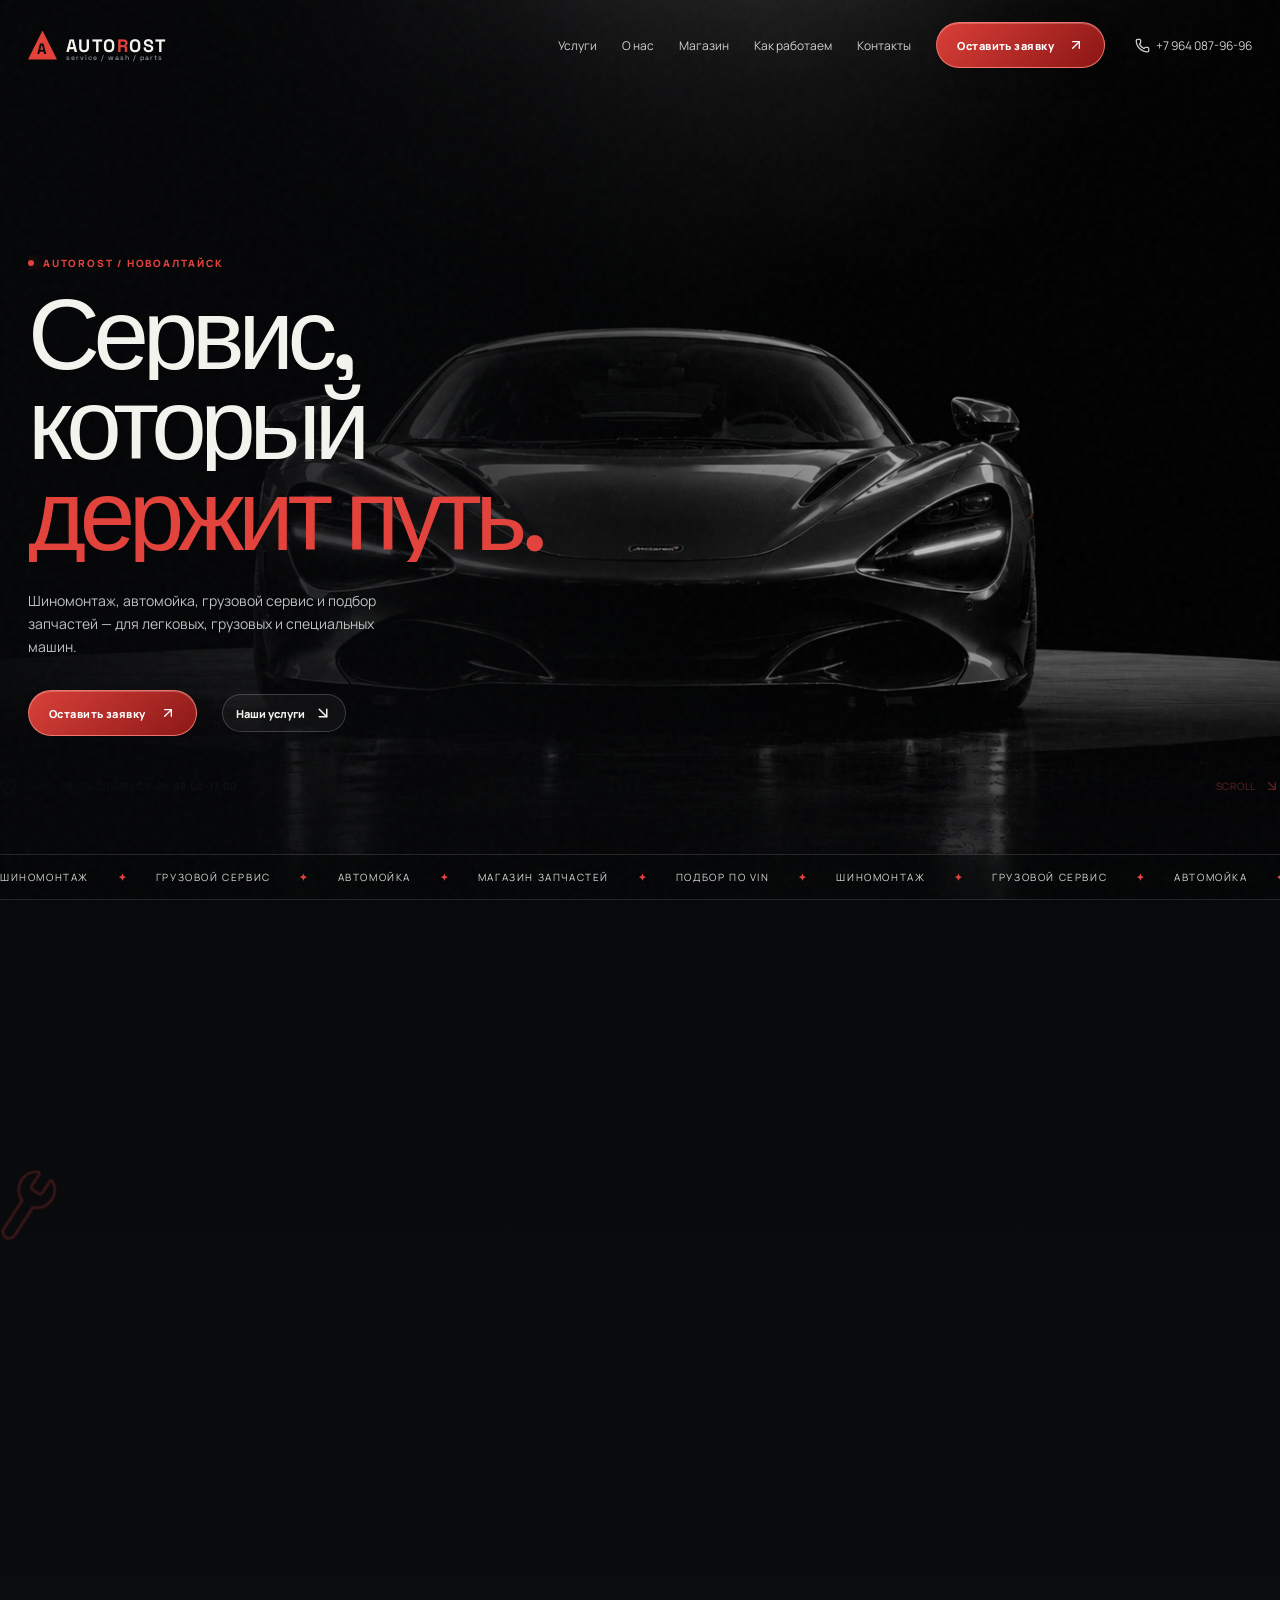
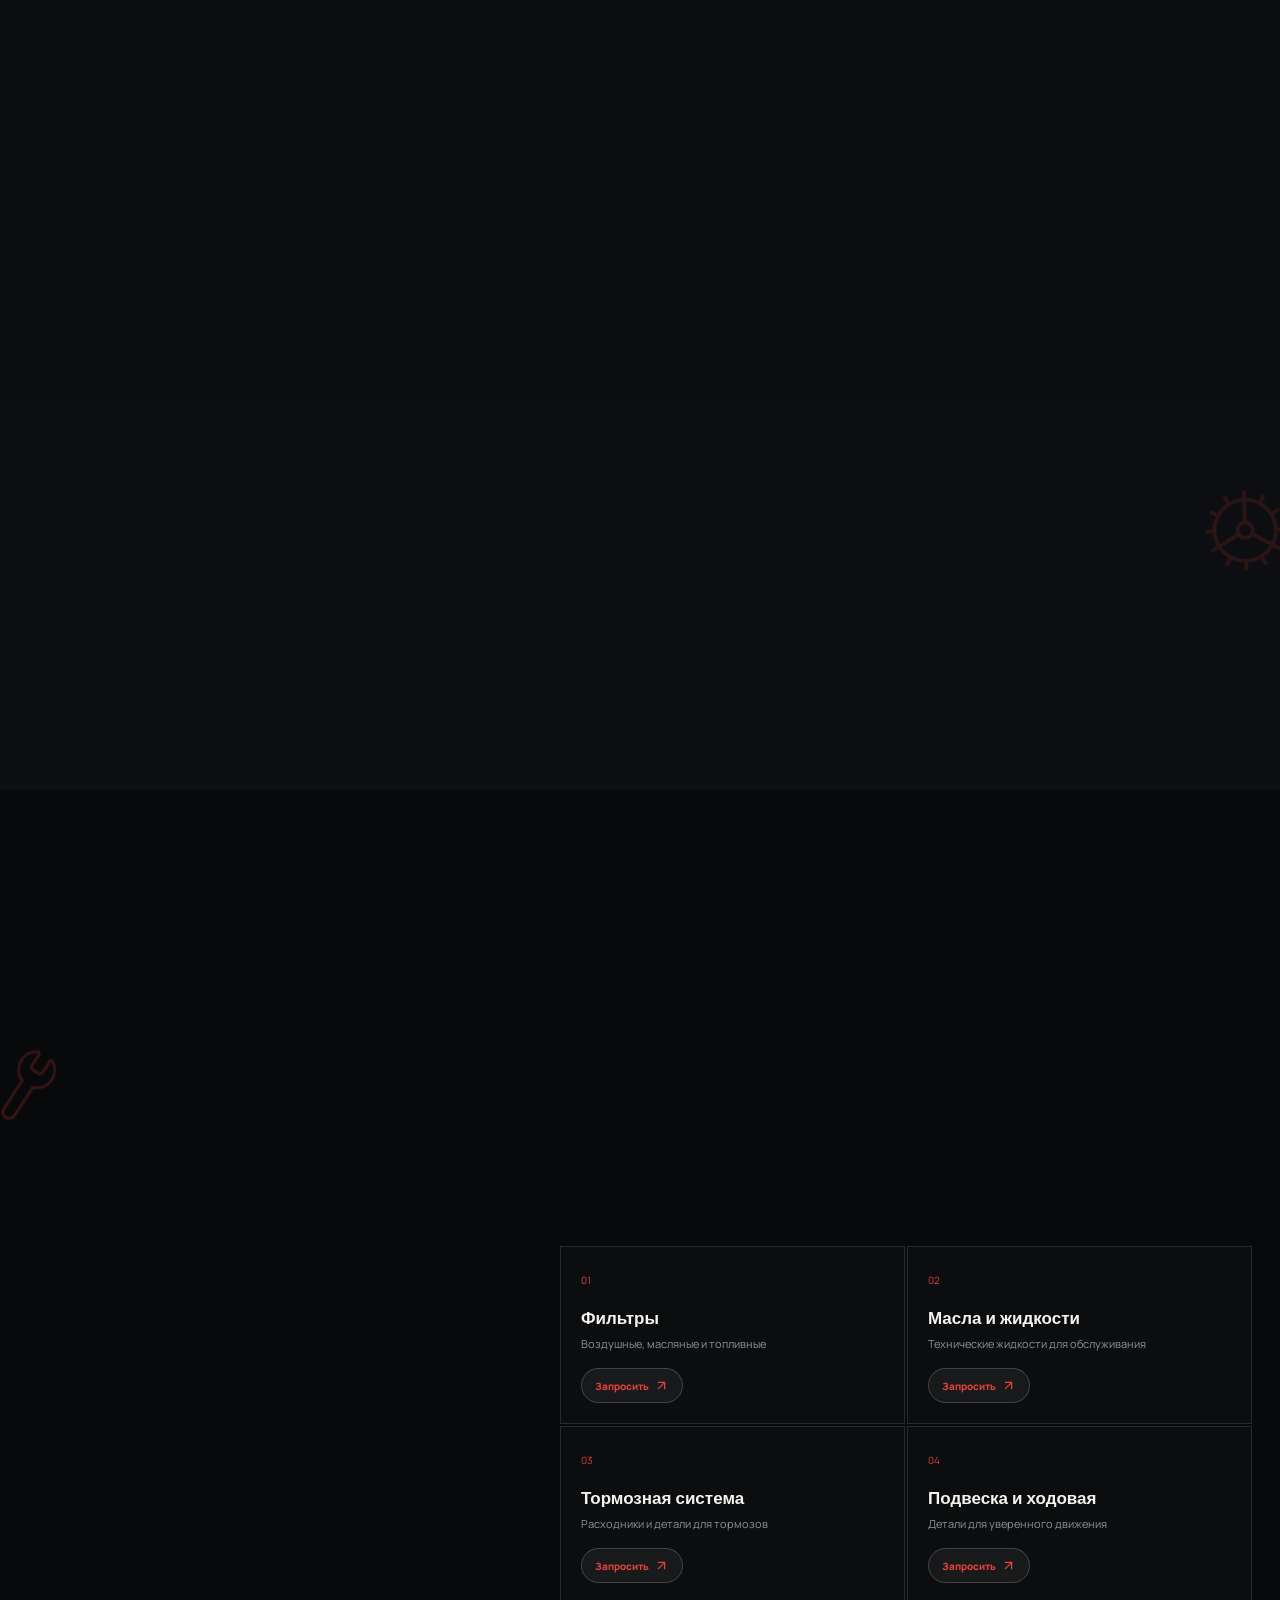
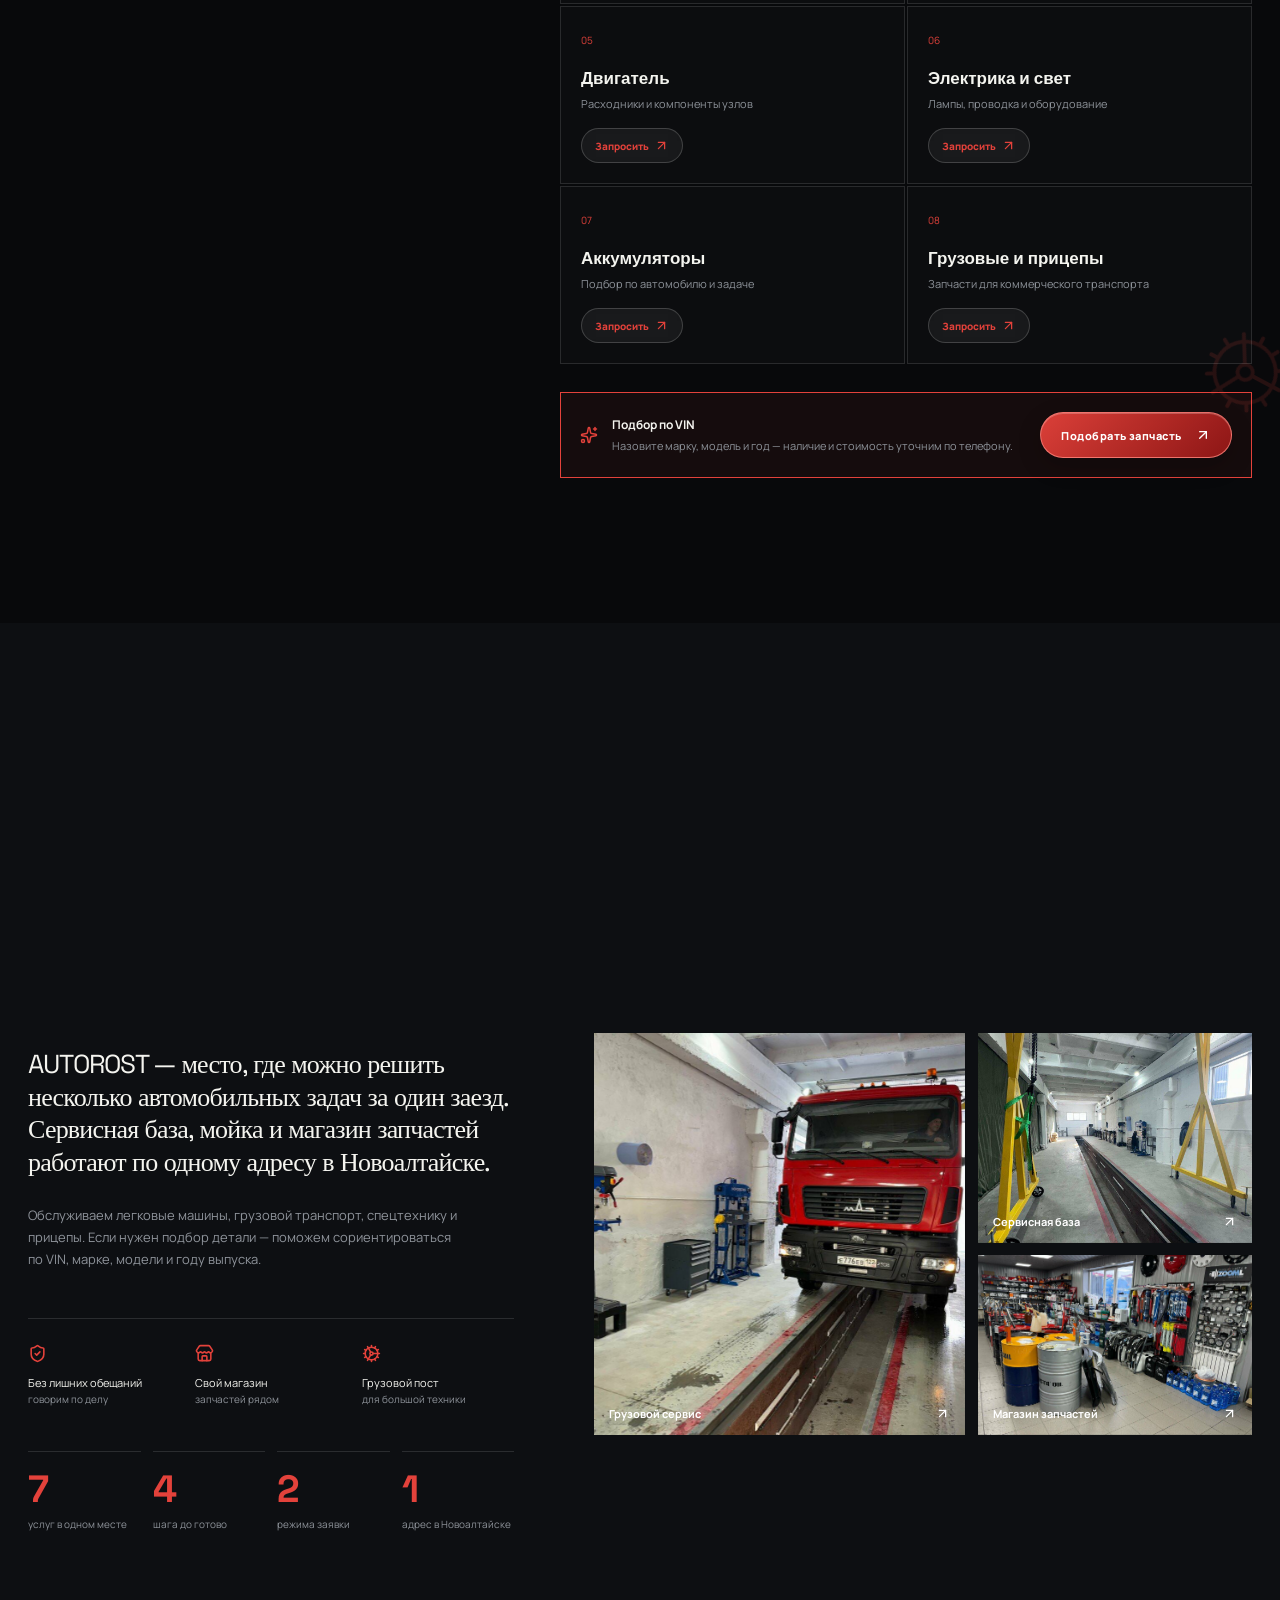
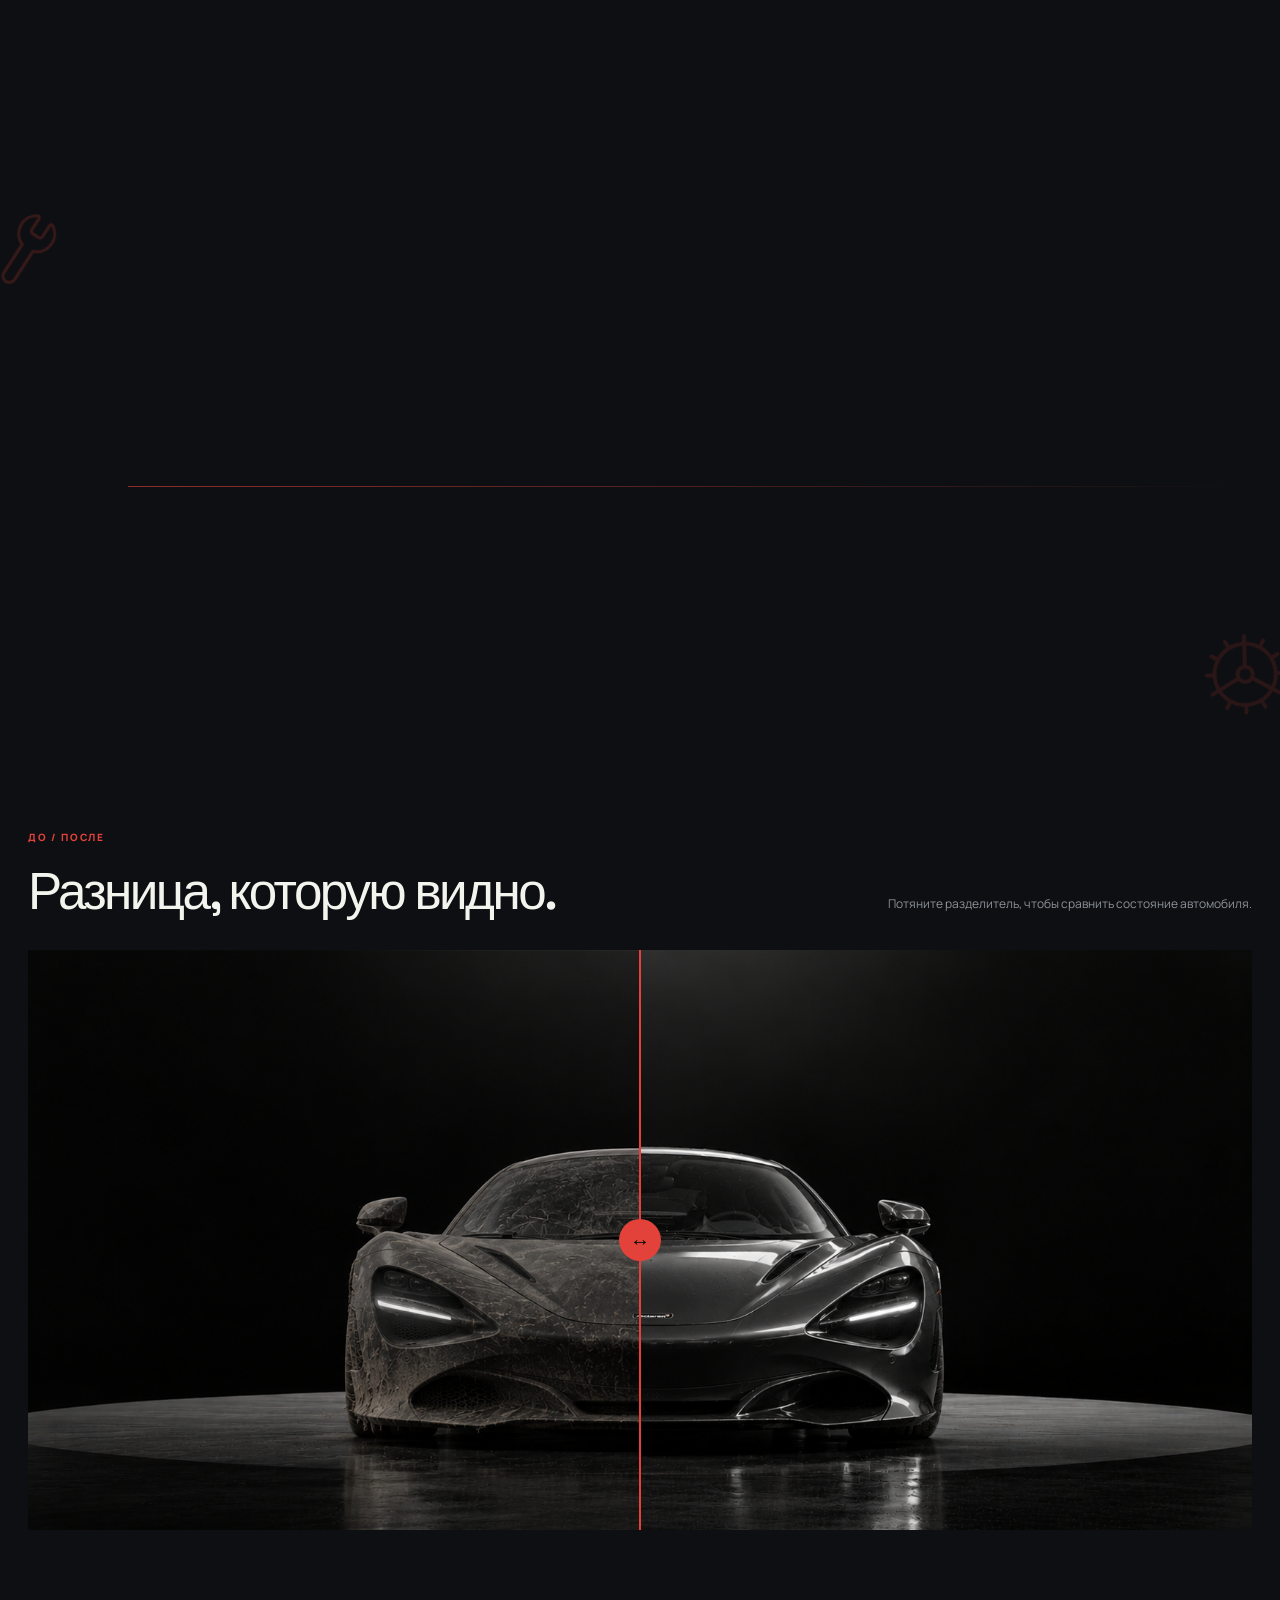
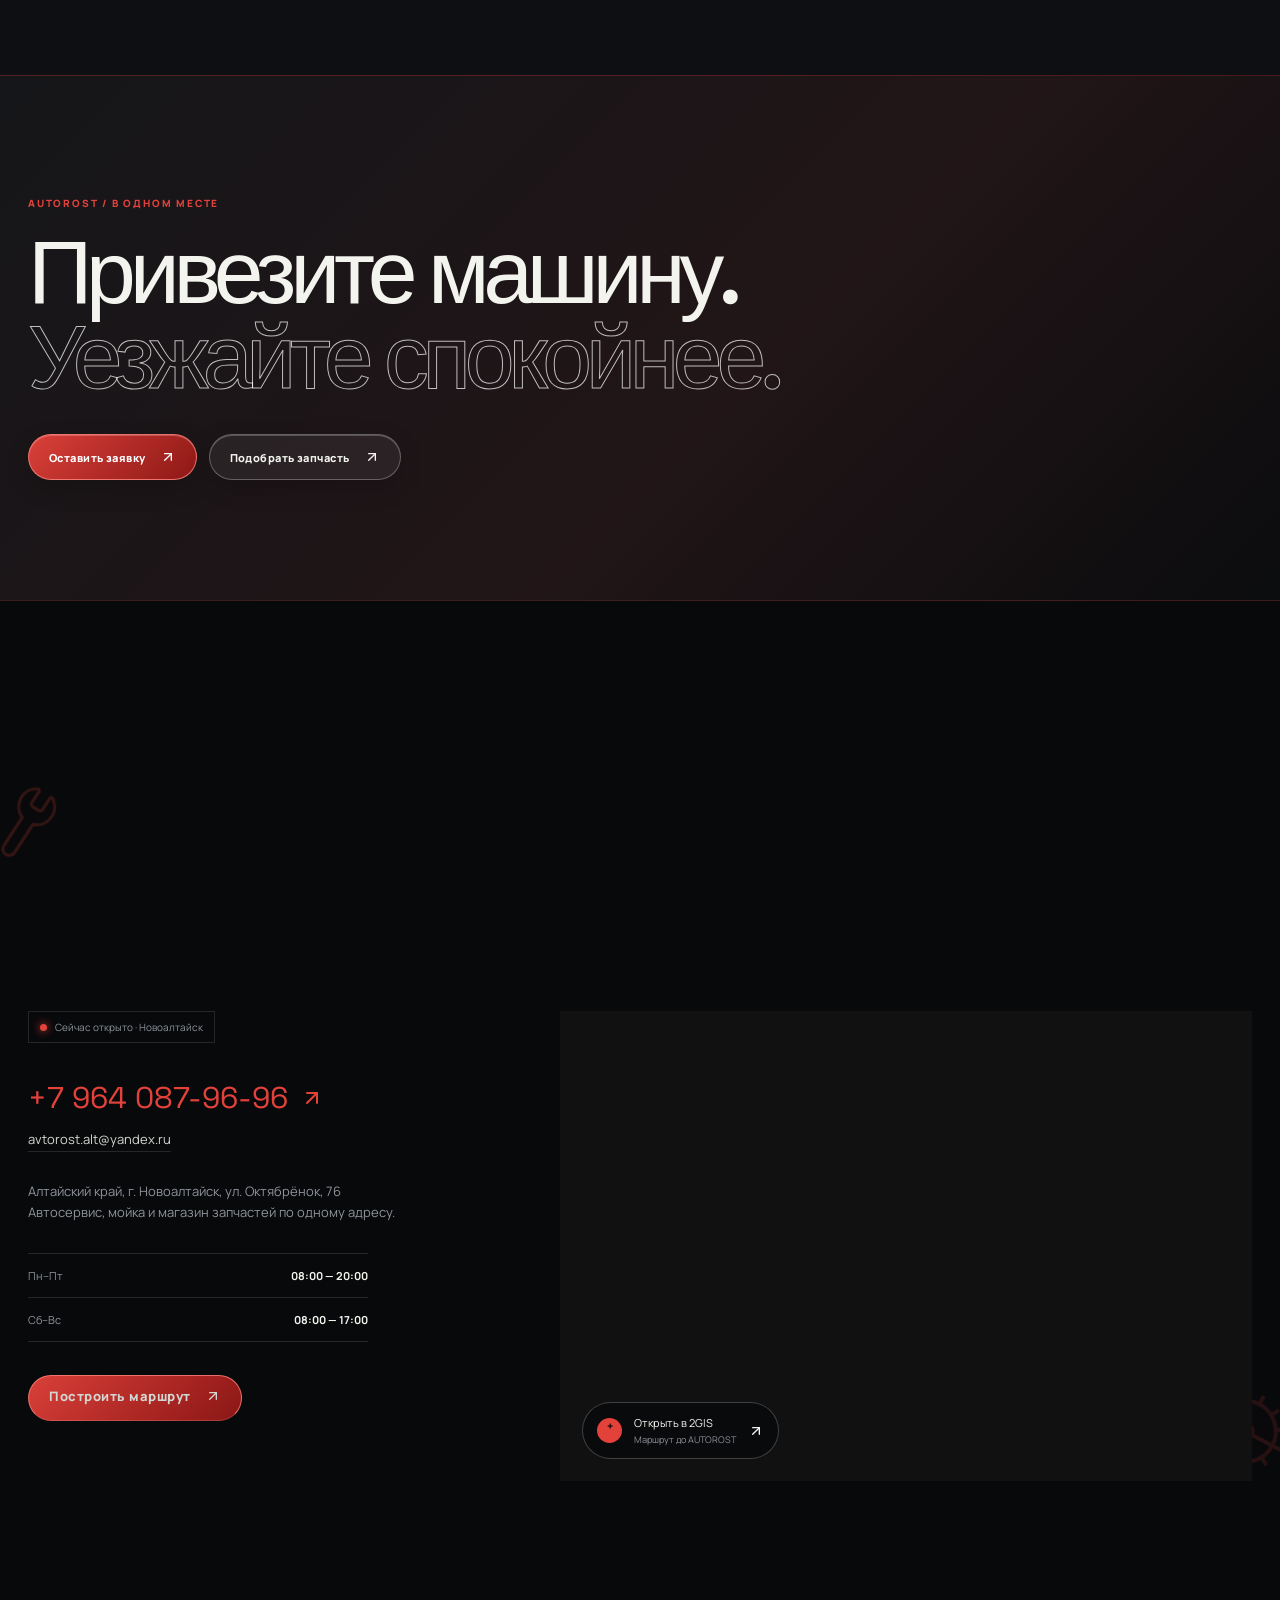
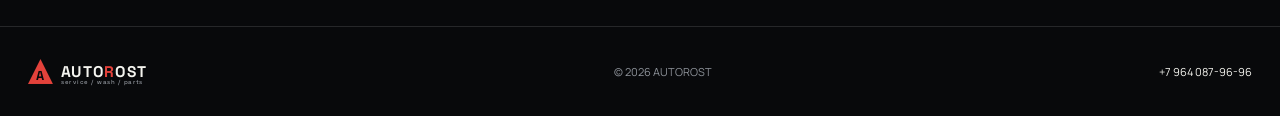
==== index.html @ 99309175 "Publish AUTOROST website" ====
<!doctype html>
<html lang="ru">
  <head>
    <meta charset="UTF-8" />
    <meta name="viewport" content="width=device-width, initial-scale=1.0" />
    <meta name="theme-color" content="#090a0c" />
    <meta name="description" content="AUTOROST — грузовой и легковой шиномонтаж, автомойка, автосервис и магазин автозапчастей в Новоалтайске." />
    <meta property="og:title" content="AUTOROST — сервис, мойка, запчасти" />
    <meta property="og:description" content="Всё для автомобиля и грузового транспорта в одном месте." />
    <meta property="og:type" content="website" />
    <meta property="og:url" content="" />
    <meta property="og:image" content="./assets/car-clean.png" />
    <link rel="icon" href="data:image/svg+xml,%3Csvg xmlns='http://www.w3.org/2000/svg' viewBox='0 0 64 64'%3E%3Crect width='64' height='64' rx='18' fill='%23e3423b'/%3E%3Cpath d='M17 42 29 15h8l10 27h-8l-2-6H27l-2 6h-8Zm13-13h5l-3-8-2 8Z' fill='%23090a0c'/%3E%3C/svg%3E" />
    <script type="text/javascript" src="./config.js"></script>
    <script type="application/ld+json" id="jsonld">{"@context":"https://schema.org","@type":["AutoRepair","AutoPartsStore"],"name":"AUTOROST","telephone":"+7 964 087-96-96","email":"avtorost.alt@yandex.ru","address":{"@type":"PostalAddress","streetAddress":"ул. Октябрёнок, 76","addressLocality":"Новоалтайск","addressRegion":"Алтайский край","addressCountry":"RU"},"openingHoursSpecification":[{"@type":"OpeningHoursSpecification","dayOfWeek":["Monday","Tuesday","Wednesday","Thursday","Friday"],"opens":"08:00","closes":"20:00"},{"@type":"OpeningHoursSpecification","dayOfWeek":["Saturday","Sunday"],"opens":"08:00","closes":"17:00"}]}</script>
    <title>AUTOROST — сервис, мойка, запчасти</title>
    <script type="module" crossorigin src="./assets/index-PTi3WWEE.js"></script>
    <link rel="stylesheet" crossorigin href="./assets/index-gswKEHZq.css">
  </head>
  <body>
    <div id="root"></div>
  </body>
</html>
---- assets/index-gswKEHZq.css ----
@import "https://fonts.googleapis.com/css2?family=Manrope:wght@400;500;600;700;800&family=Space+Grotesk:wght@400;500;600;700&display=swap";:root{--bg:#08090b;--surface:#101216;--surface-2:#15181d;--text:#f4f4ef;--muted:#8e939a;--line:#ffffff1f;--lime:#e3423b;--lime-2:#ff625a;--orange:#ff6a3d;--max:1240px}*{box-sizing:border-box}html{scroll-behavior:smooth;background:var(--bg)}body{background:var(--bg);color:var(--text);-webkit-font-smoothing:antialiased;-moz-osx-font-smoothing:grayscale;text-rendering:optimizelegibility;margin:0;font-family:Manrope,Arial,sans-serif;overflow-x:hidden}body:before{content:"";pointer-events:none;z-index:20;opacity:.05;background-image:url("data:image/svg+xml,%3Csvg viewBox='0 0 160 160' xmlns='http://www.w3.org/2000/svg'%3E%3Cfilter id='n'%3E%3CfeTurbulence type='fractalNoise' baseFrequency='.8' numOctaves='4' stitchTiles='stitch'/%3E%3C/filter%3E%3Crect width='100%25' height='100%25' filter='url(%23n)' opacity='.55'/%3E%3C/svg%3E");position:fixed;inset:0}a{color:inherit;text-decoration:none}button,input,select,textarea{font:inherit}button{cursor:pointer;color:inherit}.container{width:min(var(--max),calc(100% - 56px));margin:0 auto}.header{z-index:30;padding:22px 0;transition:all .35s;position:fixed;top:0;left:0;right:0}.header:after{content:"";z-index:-1;opacity:0;-webkit-backdrop-filter:blur(20px);backdrop-filter:blur(20px);background:#08090bb8;border-bottom:1px solid #0000;transition:all .35s;position:absolute;inset:0}.header-compact{padding:12px 0}.header-compact:after{opacity:1;border-color:var(--line)}.header-inner{justify-content:space-between;align-items:center;gap:30px;display:flex}.logo{letter-spacing:.08em;align-items:center;font-family:Space Grotesk;font-size:18px;font-weight:700;display:flex;position:relative}.logo span:not(.logo-mark){white-space:nowrap}.logo-mark{width:29px;height:29px;color:var(--bg);background:var(--lime);clip-path:polygon(50% 0,100% 100%,0 100%);place-items:center;margin-right:9px;padding-top:7px;font-size:15px;font-weight:800;display:grid}.logo small{white-space:nowrap;letter-spacing:.14em;color:var(--muted);font-size:7px;font-weight:500;position:absolute;top:22px;left:38px}.accent{color:var(--lime)}.nav{align-items:center;gap:25px;margin-left:auto;display:flex}.nav a:not(.btn),.header-phone{color:#cfd0cc;font-size:12px;transition:all .25s}.nav a:hover,.header-phone:hover{color:var(--lime)}.nav .mobile-phone{display:none}.header-actions{align-items:center;gap:17px;display:flex}.header-phone{align-items:center;gap:6px;display:flex}.btn{letter-spacing:.04em;-webkit-backdrop-filter:blur(16px);backdrop-filter:blur(16px);border:1px solid #ffffff57;border-radius:999px;justify-content:center;align-items:center;gap:14px;min-height:46px;padding:0 20px;font-size:11px;font-weight:800;transition:transform .28s,background .28s,border-color .28s,box-shadow .28s;display:inline-flex;box-shadow:inset 0 1px #ffffff38,0 8px 24px #0000002e}.btn-lime{color:#fff;background:linear-gradient(135deg,#e3423bf5,#9e1917e0);border-color:#ff857ecc}.btn-lime:hover{background:linear-gradient(135deg,#f15b53,#bd2f2a);border-color:#fff;transform:translateY(-2px);box-shadow:inset 0 1px #fff6,0 12px 30px #e3423b47}.btn-ghost{background:#ffffff0f;border-color:#ffffff4d}.btn-ghost:hover{border-color:var(--lime);color:#fff;background:#e3423b2e;box-shadow:inset 0 1px #ffffff47,0 10px 26px #e3423b33}.burger{border:1px solid var(--line);background:0 0;width:44px;height:44px;display:none}.hero{background:#07080a;align-items:center;height:100vh;min-height:850px;display:flex;position:relative;overflow:hidden}.hero-art,.hero-img{object-fit:cover;width:100%;height:100%;position:absolute;inset:0}.hero-art{z-index:0}.hero-clean{filter:brightness(.84)contrast(1.08)}.hero-dirty-wrap{z-index:1;transition:clip-path .12s ease-out;position:absolute;inset:0}.hero-dirty-wrap .hero-img{filter:brightness(.82)saturate(.72)}.hero-overlay{pointer-events:none;z-index:2;background:linear-gradient(90deg,#050608ed 0%,#050608ad 38%,#0506081f 72%),linear-gradient(#05060838,#0000 66%,#050608d9);position:absolute;inset:0}.hero-content{pointer-events:none;z-index:3;padding-top:92px;position:relative}.eyebrow{color:var(--lime);letter-spacing:.18em;text-transform:uppercase;align-items:center;gap:9px;font-size:10px;font-weight:800;display:flex}.eyebrow-dot{background:var(--lime);width:6px;height:6px;box-shadow:0 0 16px var(--lime);border-radius:50%}h1,h2,h3,p{margin-top:0}h1,h2,h3{font-family:Space Grotesk,sans-serif}h1{letter-spacing:-.065em;max-width:730px;margin:20px 0 27px;font-size:clamp(48px,7.8vw,116px);font-weight:500;line-height:.91}h1 em{color:var(--lime);font-style:normal}.hero-lead{color:#bec2c2;max-width:390px;font-size:14px;line-height:1.65}.hero-cta,.hero-content a,.hero-content button{pointer-events:auto}.hero-cta{align-items:center;gap:25px;margin-top:32px;display:flex}.text-link,.card-link{color:var(--text);background:0 0;border:0;align-items:center;gap:9px;font-size:11px;font-weight:800;display:inline-flex}.text-link:hover,.card-link:hover{color:var(--lime)}.hero-meta{color:#ffffff94;letter-spacing:.07em;justify-content:space-between;font-size:10px;display:flex;position:absolute;top:calc(100vh - 122px);left:0;right:0}.hero-meta span{align-items:center;gap:8px;display:flex}.hero-scroll{color:var(--lime)!important}.marquee{z-index:4;-webkit-backdrop-filter:blur(9px);backdrop-filter:blur(9px);background:#0506085e;border-top:1px solid #ffffff21;border-bottom:1px solid #ffffff21;position:absolute;bottom:0;left:0;right:0;overflow:hidden}.marquee-track{white-space:nowrap;color:#d8dad7;letter-spacing:.16em;width:max-content;padding:15px 0;font-size:10px;animation:32s linear infinite marquee}.marquee-track b{color:var(--lime);padding:0 25px}@keyframes marquee{to{transform:translate(-50%)}}.section{padding:145px 0}.services{background:linear-gradient(180deg,var(--bg),#0d0f12)}.section-head{grid-template-columns:100px 1fr;align-items:start;gap:30px;margin-bottom:72px;display:grid}.section-num{color:var(--lime);padding-top:8px;font-family:Space Grotesk;font-size:18px}.section-head h2{letter-spacing:-.055em;margin:16px 0 20px;font-size:clamp(40px,6vw,76px);font-weight:500;line-height:.94}.section-head p{max-width:450px;color:var(--muted);margin:0;font-size:14px;line-height:1.65}.outline{color:#0000;-webkit-text-stroke:1px #ffffff85}.service-grid{grid-template-columns:repeat(3,1fr);gap:2px;display:grid}.service-card{border:1px solid var(--line);background:#ffffff05;flex-direction:column;min-height:275px;padding:27px;transition:border-color .3s,background .3s;display:flex;position:relative}.service-card:hover{background:#e3423b09;border-color:#e3423bb3}.service-card:nth-child(7){grid-column:span 2}.service-top{justify-content:space-between;margin-bottom:42px;display:flex}.service-num{color:var(--muted);letter-spacing:.12em;font-size:10px}.service-icon{border:1px solid var(--line);width:40px;height:40px;color:var(--lime);place-items:center;font-size:20px;display:grid}.service-card h3{letter-spacing:-.04em;margin:0 0 10px;font-size:25px;font-weight:500}.service-card p{max-width:270px;color:var(--muted);font-size:12px;line-height:1.5}.service-card ul{flex-wrap:wrap;gap:7px;margin:16px 0 26px;padding:0;list-style:none;display:flex}.service-card li{color:#b7bcb9;border:1px solid var(--line);padding:6px 8px;font-size:10px}.card-link{color:var(--lime);align-self:flex-start;margin-top:auto;padding:0;position:static}.about{background:#0d0f12}.about-grid{grid-template-columns:.85fr 1.15fr;align-items:start;gap:80px;display:grid}.about-copy{padding-top:15px}.lead-copy{letter-spacing:-.03em;font-family:Space Grotesk;font-size:26px;line-height:1.25}.about-copy>p:not(.lead-copy){color:var(--muted);max-width:430px;font-size:13px;line-height:1.7}.about-points{border-top:1px solid var(--line);grid-template-columns:repeat(3,1fr);gap:15px;margin-top:48px;padding-top:25px;display:grid}.about-points>div{color:var(--lime);flex-direction:column;gap:12px;font-size:11px;display:flex}.about-points span{color:var(--text);line-height:1.45}.about-points small{color:var(--muted);font-size:10px}.gallery-grid{grid-template-rows:210px 180px;grid-template-columns:1.15fr .85fr;gap:12px;display:grid}.gallery-item{background:var(--surface);text-align:left;border:0;padding:0;position:relative;overflow:hidden}.gallery-item img{object-fit:cover;will-change:transform;width:100%;height:100%;transition:transform .48s cubic-bezier(.22,1,.36,1),filter .48s}.gallery-item:hover img{filter:brightness(.7);transform:scale(1.06)}.gallery-item span{color:#fff;justify-content:space-between;align-items:center;font-size:11px;font-weight:700;display:flex;position:absolute;bottom:14px;left:15px;right:15px}.gallery-1{grid-row:span 2}.parts{background:var(--bg)}.parts-layout{grid-template-columns:.8fr 1.2fr;gap:70px;display:grid}.parts-photo button{background:var(--surface);border:0;width:100%;height:100%;padding:0;position:relative;overflow:hidden}.parts-photo img{object-fit:cover;filter:saturate(.76);will-change:transform;width:100%;height:100%;min-height:505px;transition:transform .48s cubic-bezier(.22,1,.36,1),filter .48s}.parts-photo button:hover img{filter:saturate(.86)brightness(.94);transform:scale(1.045)}.photo-tag{background:#000000a6;justify-content:space-between;align-items:center;gap:20px;padding:11px 13px;font-size:11px;display:flex;position:absolute;bottom:18px;left:18px}.category-grid{grid-template-columns:repeat(2,1fr);gap:2px;display:grid}.category-card{border:1px solid var(--line);background:#ffffff05;min-height:146px;padding:20px;transition:all .25s}.category-card:hover{border-color:var(--lime);background:#e3423b09}.category-card>span{color:var(--lime);font-size:10px}.category-card h3{margin:18px 0 7px;font-size:17px;font-weight:600}.category-card p{color:var(--muted);margin:0;font-size:11px}.category-card button{color:var(--lime);background:0 0;border:0;align-items:center;gap:5px;margin-top:17px;font-size:10px;font-weight:800;display:flex}.parts-note{border:1px solid var(--lime);color:var(--lime);background:#e3423b0f;align-items:center;gap:14px;margin-top:28px;padding:19px;display:flex}.parts-note>div{flex-direction:column;flex:1;gap:5px;display:flex}.parts-note strong{color:var(--text);font-size:12px}.parts-note span{color:var(--muted);font-size:11px;line-height:1.45}.parts-note .btn{white-space:nowrap}.process{background:#0d0f12}.process .container{position:relative}.process-line{background:linear-gradient(90deg,var(--lime),#e3423b00);opacity:.6;height:1px;position:absolute;top:265px;left:100px;right:0}.process-grid{grid-template-columns:repeat(4,1fr);gap:27px;display:grid}.process-grid article{border-top:1px solid var(--line);padding-top:27px;position:relative}.process-grid article:before{content:"";background:var(--lime);border-radius:50%;width:9px;height:9px;position:absolute;top:-5px;left:0;box-shadow:0 0 0 5px #e3423b24}.process-num{color:var(--lime);font-size:10px}.process h3{margin:55px 0 10px;font-size:26px;font-weight:500}.process p{max-width:210px;color:var(--muted);font-size:12px;line-height:1.6}.before-after{background:#0d0f12;padding:0 0 145px}.ba-head{justify-content:space-between;align-items:end;margin-bottom:26px;display:flex}.ba-head h2{letter-spacing:-.05em;margin:15px 0 0;font-size:clamp(32px,4vw,54px);font-weight:500}.ba-head p{color:var(--muted);font-size:12px}.ba-frame{background:#070809;height:min(63vw,580px);position:relative;overflow:hidden}.ba-frame>img,.ba-before{object-fit:cover;width:100%;height:100%;position:absolute;inset:0}.ba-before{z-index:2;pointer-events:none}.ba-divider{z-index:3;background:var(--lime);width:2px;position:absolute;top:0;bottom:0;transform:translate(-1px)}.ba-divider span{background:var(--lime);width:42px;height:42px;color:var(--bg);border-radius:50%;place-items:center;font-size:20px;display:grid;position:absolute;top:50%;left:50%;transform:translate(-50%,-50%)}.ba-frame input{z-index:4;opacity:0;cursor:ew-resize;width:100%;height:100%;position:absolute;inset:0}.cta-band{color:var(--text);background:linear-gradient(135deg,#151619 0%,#211517 58%,#0b0c0e 100%);border-top:1px solid #e3423b47;border-bottom:1px solid #e3423b2e;padding:120px 0}.cta-inner{flex-direction:column;align-items:flex-start;display:flex}.cta-band .eyebrow{color:var(--lime)}.cta-band h2{letter-spacing:-.07em;margin:20px 0 35px;font-size:clamp(44px,7vw,90px);font-weight:500;line-height:.94}.cta-band h2 span{color:#0000;-webkit-text-stroke:1px #ffffffb8}.cta-actions{gap:12px;display:flex}.cta-band .btn-lime{color:#fff;background:linear-gradient(135deg,#e3423bf5,#9e1917e0)}.cta-band .btn-ghost{color:var(--text);background:#ffffff0f;border-color:#ffffff47}.contacts{background:var(--bg)}.contact-grid{grid-template-columns:.8fr 1.2fr;gap:70px;display:grid}.contact-info{flex-direction:column;align-items:flex-start;display:flex}.status{border:1px solid var(--line);color:var(--muted);align-items:center;gap:8px;margin-bottom:35px;padding:8px 11px;font-size:10px;display:inline-flex}.status span{background:#ff5f56;border-radius:50%;width:7px;height:7px}.status-open span{background:var(--lime);box-shadow:0 0 9px var(--lime)}.contact-big{color:var(--lime);align-items:center;gap:12px;margin-bottom:13px;font-family:Space Grotesk;font-size:30px;display:flex}.contact-info>a:not(.contact-big){color:#d4d6d1;border-bottom:1px solid var(--line);padding-bottom:3px;font-size:13px}.contact-info p{color:var(--muted);margin:29px 0;font-size:13px;line-height:1.65}.hours{border-top:1px solid var(--line);width:100%;max-width:340px;margin-bottom:33px}.hours div{border-bottom:1px solid var(--line);justify-content:space-between;padding:14px 0;font-size:11px;display:flex}.hours span{color:var(--muted)}.map-wrap{background:#171a1e;min-height:470px;position:relative;overflow:hidden}.map-wrap iframe{filter:grayscale()invert(.87)contrast(.84)brightness(.68);border:0;width:100%;height:100%;min-height:470px}.map-pin{background:var(--lime);width:25px;height:25px;color:var(--bg);border-radius:50%;place-items:center;font-weight:800;display:grid}.footer{border-top:1px solid var(--line);color:var(--muted);padding:30px 0;font-size:11px}.footer-inner{justify-content:space-between;align-items:center;display:flex}.footer .logo{color:var(--text);transform-origin:0;transform:scale(.86)}.footer a{color:var(--text)}.modal-backdrop{z-index:60;-webkit-backdrop-filter:blur(14px);backdrop-filter:blur(14px);background:#000000ba;place-items:center;padding:22px;display:grid;position:fixed;inset:0}.lead-modal{border:1px solid var(--line);background:#121519;width:min(570px,100%);max-height:calc(100vh - 44px);padding:36px;position:relative;overflow:auto;box-shadow:0 30px 100px #0009}.modal-close{border:1px solid var(--line);background:0 0;place-items:center;width:38px;height:38px;display:grid;position:absolute;top:19px;right:19px}.modal-head h2{letter-spacing:-.07em;margin:17px 0 25px;font-size:48px;font-weight:500;line-height:.93}.mode-tabs{gap:2px;margin-bottom:20px;display:flex}.mode-tabs button{border:1px solid var(--line);color:var(--muted);background:0 0;flex:1;padding:12px;font-size:11px;font-weight:700}.mode-tabs button.active{color:var(--bg);background:var(--lime);border-color:var(--lime)}form{gap:13px;display:grid}label{color:#d4d7d3;gap:7px;font-size:10px;font-weight:700;display:grid}input,select,textarea{border:1px solid var(--line);width:100%;color:var(--text);background:#0b0d0f;border-radius:0;outline:none;padding:12px 13px;font-size:12px}input:focus,select:focus,textarea:focus{border-color:var(--lime)}textarea{resize:vertical;min-height:76px}.form-row{grid-template-columns:1.5fr .8fr;gap:12px;display:grid}.check-line{color:var(--muted);align-items:center;gap:9px;font-size:10px;display:flex}.check-line input{width:16px;height:16px;accent-color:var(--lime)}.honeypot{position:absolute;left:-9999px}.form-note,.form-error{color:var(--muted);font-size:10px;line-height:1.5}.form-error{color:#ff8c69}.form-result{text-align:center;padding:55px 15px 25px}.result-icon{background:var(--lime);width:62px;height:62px;color:var(--bg);border-radius:50%;place-items:center;margin:0 auto 27px;display:grid}.form-result h2{letter-spacing:-.07em;margin:15px 0;font-size:45px;font-weight:500;line-height:.95}.form-result p{color:var(--muted);margin-bottom:30px;font-size:13px;line-height:1.6}.form-result a{color:var(--lime)}.lightbox{z-index:70;-webkit-backdrop-filter:blur(12px);backdrop-filter:blur(12px);background:#000000e6;place-items:center;padding:50px;display:grid;position:fixed;inset:0}.lightbox img{object-fit:contain;max-width:min(1100px,90vw);max-height:82vh}.lightbox-close,.lightbox-nav{border:1px solid var(--line);background:#08090bbf;place-items:center;width:44px;height:44px;display:grid;position:absolute}.lightbox-close{top:24px;right:25px}.lightbox-nav{top:50%;transform:translateY(-50%)}.lightbox-nav.prev{left:25px}.lightbox-nav.next{right:25px}@media (width<=900px){.container{width:min(100% - 36px,var(--max))}.nav{z-index:-1;opacity:0;pointer-events:none;background:#08090bfa;flex-direction:column;justify-content:center;align-items:flex-start;gap:23px;padding:90px 30px;transition:all .3s;display:flex;position:fixed;inset:0;transform:translateY(-15px)}.nav-open{opacity:1;pointer-events:auto;transform:none}.nav a:not(.btn){color:var(--text);letter-spacing:-.05em;font-family:Space Grotesk;font-size:37px}.nav .mobile-phone{color:var(--lime);font-size:14px;display:block}.nav .btn{margin-top:8px}.header-phone,.header-actions>.btn{display:none}.burger{place-items:center;display:grid}.hero{height:100svh;min-height:760px}.hero-content{padding-top:60px}.hero-meta{gap:15px;top:auto;bottom:88px}.hero-meta span:first-child{max-width:235px;line-height:1.5}.section{padding:100px 0}.section-head{grid-template-columns:42px 1fr;gap:10px;margin-bottom:48px}.section-head h2{font-size:clamp(39px,11vw,70px)}.section-head p{font-size:13px}.service-grid{grid-template-columns:repeat(2,1fr)}.service-card{min-height:265px;padding:19px}.service-card:nth-child(7){grid-column:span 2}.service-card h3{font-size:20px}.service-card .card-link{bottom:19px;left:19px}.about-grid,.parts-layout,.contact-grid{grid-template-columns:1fr;gap:45px}.about-copy{padding:0}.gallery-grid{grid-template-rows:220px 155px}.parts-photo img,.parts-photo button{min-height:340px}.process-line{top:300px;left:54px}.process-grid{grid-template-columns:repeat(2,1fr);row-gap:50px}.ba-head{display:block}.ba-head p{margin-top:15px}.contact-grid{gap:32px}.map-wrap,.map-wrap iframe,.map-surface{min-height:330px}.footer-inner{gap:18px}.footer-inner>div{font-size:9px}.footer .logo small{display:none}}@media (width<=560px){.container{width:calc(100% - 32px)}.header{padding:17px 0}.hero{min-height:720px}.hero-overlay{background:linear-gradient(90deg,#050608e0,#0506082e),linear-gradient(#0000 50%,#050608eb)}h1{font-size:52px}.hero-lead{max-width:320px;font-size:12px}.hero-cta{flex-wrap:wrap;gap:17px}.hero-meta{font-size:9px}.hero-scroll{display:none!important}.section{padding:78px 0}.section-head{margin-bottom:36px}.service-grid{grid-template-columns:1fr}.service-card:nth-child(7){grid-column:auto}.service-card{min-height:230px}.service-card:nth-child(7){min-height:300px}.about-points{grid-template-columns:1fr;gap:18px}.gallery-grid{grid-template-rows:180px 140px;grid-template-columns:1fr 1fr}.gallery-1{grid-row:span 2}.category-grid{grid-template-columns:1fr}.category-card{min-height:128px}.parts-note{flex-wrap:wrap;align-items:flex-start}.parts-note .btn{width:100%}.process-line{display:none}.process-grid{grid-template-columns:1fr;row-gap:27px}.process-grid article{padding-top:18px}.process h3{margin:20px 0 8px}.ba-frame{height:72vw}.cta-band{padding:83px 0}.cta-actions{flex-direction:column;align-items:stretch;width:100%}.contact-big{font-size:26px}.map-wrap,.map-wrap iframe{min-height:290px}.footer-inner{flex-direction:column;align-items:flex-start}.lightbox{padding:22px}.lightbox img{max-width:100%;max-height:72vh}.lightbox-nav{top:auto;bottom:28px;transform:none}.lightbox-nav.prev{left:calc(50% - 55px)}.lightbox-nav.next{right:calc(50% - 55px)}.form-row{grid-template-columns:1fr}.lead-modal{padding:28px 20px}.modal-head h2{font-size:40px}}@media (prefers-reduced-motion:reduce){*,:before,:after{scroll-behavior:auto!important;transition-duration:.001ms!important;animation-duration:.001ms!important;animation-iteration-count:1!important}.hero-dirty-wrap{clip-path:circle(0)!important}.marquee-track{animation:none}}.hero-content>*{animation:.9s cubic-bezier(.22,1,.36,1) both hero-rise}.hero-content>h1{animation-delay:.12s}@keyframes hero-rise{0%{opacity:0;clip-path:inset(0 0 100%);transform:translateY(28px)}to{opacity:1;clip-path:inset(0);transform:none}}.stats-grid{grid-template-columns:repeat(4,1fr);gap:12px;margin-top:44px;display:grid}.counter{border-top:1px solid var(--line);padding-top:18px}.counter strong{color:var(--lime);letter-spacing:-.06em;font-family:Space Grotesk;font-size:38px;line-height:1;display:block}.counter span{max-width:120px;color:var(--muted);margin-top:9px;font-size:10px;line-height:1.4;display:block}.service-card,.category-card,.gallery-item,.parts-note,.cta-actions,.contact-info,.map-wrap{will-change:transform,opacity}@media (width<=560px){.stats-grid{grid-template-columns:repeat(2,1fr);row-gap:24px}.counter strong{font-size:30px}}.btn,.card-link,.category-card button,.text-link,.burger,.mode-tabs button,.modal-close,.lightbox-close,.lightbox-nav{border-radius:999px}.card-link,.category-card button,.text-link{-webkit-backdrop-filter:blur(12px);backdrop-filter:blur(12px);background:#ffffff0b;border:1px solid #ffffff2e;padding:9px 13px;transition:all .25s}.card-link:hover,.category-card button:hover,.text-link:hover{border-color:var(--lime);color:#fff;background:#e3423b29;box-shadow:0 8px 22px #e3423b29}.burger{-webkit-backdrop-filter:blur(16px);backdrop-filter:blur(16px);background:#ffffff0f}.mode-tabs button{transition:all .25s}.mode-tabs button.active{box-shadow:inset 0 1px #fff6,0 8px 24px #e3423b2e}.map-wrap{background:#121416;min-height:470px;overflow:hidden}.map-wrap iframe{display:none}.map-surface{background:radial-gradient(circle at 25% 30%,#e3423b21,#0000 32%),linear-gradient(135deg,#181a1d,#0d0f12 70%);min-height:470px;position:relative;overflow:hidden}.map-grid{opacity:.35;background-image:linear-gradient(35deg,#0000 46%,#ffffff12 47% 48%,#0000 49%),linear-gradient(118deg,#0000 46%,#ffffff0f 47% 48%,#0000 49%);background-size:105px 90px,160px 130px;position:absolute;inset:-20%;transform:rotate(-8deg)}.map-road{background:#ffffff1f;height:2px;position:absolute;box-shadow:0 0 0 7px #ffffff04}.road-a{width:120%;top:37%;left:-8%;transform:rotate(-14deg)}.road-b{width:110%;top:61%;left:-5%;transform:rotate(7deg)}.road-c{background:#e3423b52;width:82%;top:18%;left:10%;transform:rotate(45deg)}.map-label{color:#ffffff61;letter-spacing:.12em;text-transform:uppercase;font-size:10px;position:absolute}.label-a{top:31%;left:56%;transform:rotate(-14deg)}.label-b{top:68%;left:14%;transform:rotate(7deg)}.map-location{-webkit-backdrop-filter:blur(14px);backdrop-filter:blur(14px);background:#08090bb3;border:1px solid #e3423b99;border-radius:16px;align-items:center;gap:10px;padding:13px 16px;display:flex;position:absolute;top:47%;left:53%;transform:translate(-50%,-50%);box-shadow:0 18px 45px #00000057}.map-location span{flex-direction:column;gap:3px;display:flex}.map-location strong{font-family:Space Grotesk;font-size:15px}.map-location small{color:var(--muted);font-size:10px}.map-cover{z-index:3;-webkit-backdrop-filter:blur(14px);backdrop-filter:blur(14px);background:#08090bbd;border:1px solid #ffffff38;border-radius:999px;align-items:center;gap:12px;padding:12px 14px;font-size:11px;transition:all .25s;display:flex;bottom:22px;left:22px}.map-cover:hover{border-color:var(--lime);background:#e3423b29;transform:translateY(-2px)}.map-cover span{flex-direction:column;gap:3px;display:flex}.map-cover small{color:var(--muted)}.hero-title{clip-path:none!important;animation:none!important}.hero-line{display:block;overflow:hidden}.hero-line>span{opacity:0;animation:.9s cubic-bezier(.22,1,.36,1) both hero-line-in;display:block;transform:translateY(115%)}.hero-line:first-child>span{animation-delay:80ms}.hero-line:nth-child(2)>span{animation-delay:.18s}.hero-line:nth-child(3)>span{animation-delay:.28s}@keyframes hero-line-in{0%{opacity:0;transform:translateY(115%)}to{opacity:1;transform:translateY(0)}}.hero-content>.eyebrow{animation-delay:0s}.hero-content>.hero-lead{animation-delay:.45s}.hero-content>.hero-cta{animation-delay:.58s}.hero-content>.hero-meta{animation-delay:.72s}.hero>.hero-meta{pointer-events:none;animation:.9s cubic-bezier(.22,1,.36,1) .72s both hero-rise}.map-canvas{transform-origin:50%;cursor:grab;touch-action:none;transition:transform .12s ease-out;position:absolute;inset:-16%}.map-dragging .map-canvas{cursor:grabbing;transition:none}.map-zoom{z-index:4;-webkit-backdrop-filter:blur(12px);backdrop-filter:blur(12px);color:var(--muted);pointer-events:none;background:#08090b9e;border:1px solid #ffffff29;border-radius:999px;padding:9px 12px;font-size:10px;position:absolute;bottom:22px;right:20px}.map-cover{position:absolute}.map-pin{background:var(--lime)}body a[href],body button{transition:transform .18s cubic-bezier(.22,1,.36,1),background .18s,border-color .18s,color .18s,box-shadow .18s!important}body a[href]:hover,body button:hover{transform:translateY(-3px);box-shadow:inset 0 1px #ffffff5c,0 10px 26px #e3423b3d!important}body a[href]:active,body button:active{transform:translateY(0)scale(.98)!important}body .lightbox-nav:hover{transform:translateY(-3px)translateY(-50%)!important}body .lightbox-nav:active{transform:translateY(-50%)scale(.98)!important}body button.gallery-item:hover,body .parts-photo button:hover{box-shadow:none!important;transform:none!important}@media (prefers-reduced-motion:reduce){body a[href]:hover,body button:hover{transform:none!important}}body a.logo[href],body .nav a:not(.btn),body a.header-phone[href],body .contact-info>a:not(.contact-big),body a.contact-big[href],body .footer a[href]{box-shadow:none!important}body a.logo[href]:hover,body .nav a:not(.btn):hover,body a.header-phone[href]:hover,body .contact-info>a:not(.contact-big):hover,body a.contact-big[href]:hover,body .footer a[href]:hover{text-shadow:0 0 14px #e3423bb3;box-shadow:none!important}.map-embed{background:#111;position:relative;overflow:hidden}.map-embed iframe{filter:none;border:0;width:100%;height:100%;min-height:0;display:block;position:absolute;inset:0}.map-embed .map-cover{z-index:3}.services,.parts,.process,.contacts{position:relative;overflow:hidden}.services>.container,.parts>.container,.process>.container,.contacts>.container{z-index:1;position:relative}.ambient-parts{pointer-events:none;z-index:0;color:var(--lime);position:absolute;inset:0;overflow:hidden}.ambient-part{filter:drop-shadow(0 0 18px #e3423b2e);position:absolute}.ambient-wrench{top:18%;left:-8px}.ambient-cog{bottom:14%;right:-10px}@media (width<=700px){.ambient-wrench{top:14%;left:-26px}.ambient-cog{bottom:10%;right:-28px}.ambient-part svg{width:58px;height:58px}}#services,#about,#parts,#process,#contacts{scroll-margin-top:90px}.gallery-item,.parts-photo button{isolation:isolate}.gallery-item img,.parts-photo button img{transform-origin:50%;backface-visibility:hidden;will-change:transform;transition:transform .62s cubic-bezier(.22,1,.36,1),filter .62s;display:block;transform:scale(1)translateZ(0)}.gallery-item:hover,.gallery-item:focus-visible,.parts-photo button:hover,.parts-photo button:focus-visible{box-shadow:none!important;transform:none!important}.gallery-item:hover img,.gallery-item:focus-visible img{transform:scale(1.06)translateZ(0)}.parts-photo button:hover img,.parts-photo button:focus-visible img{transform:scale(1.045)translateZ(0)}.gallery-item .gallery-label{pointer-events:none}@media (width<=560px){#services,#about,#parts,#process,#contacts{scroll-margin-top:82px}}
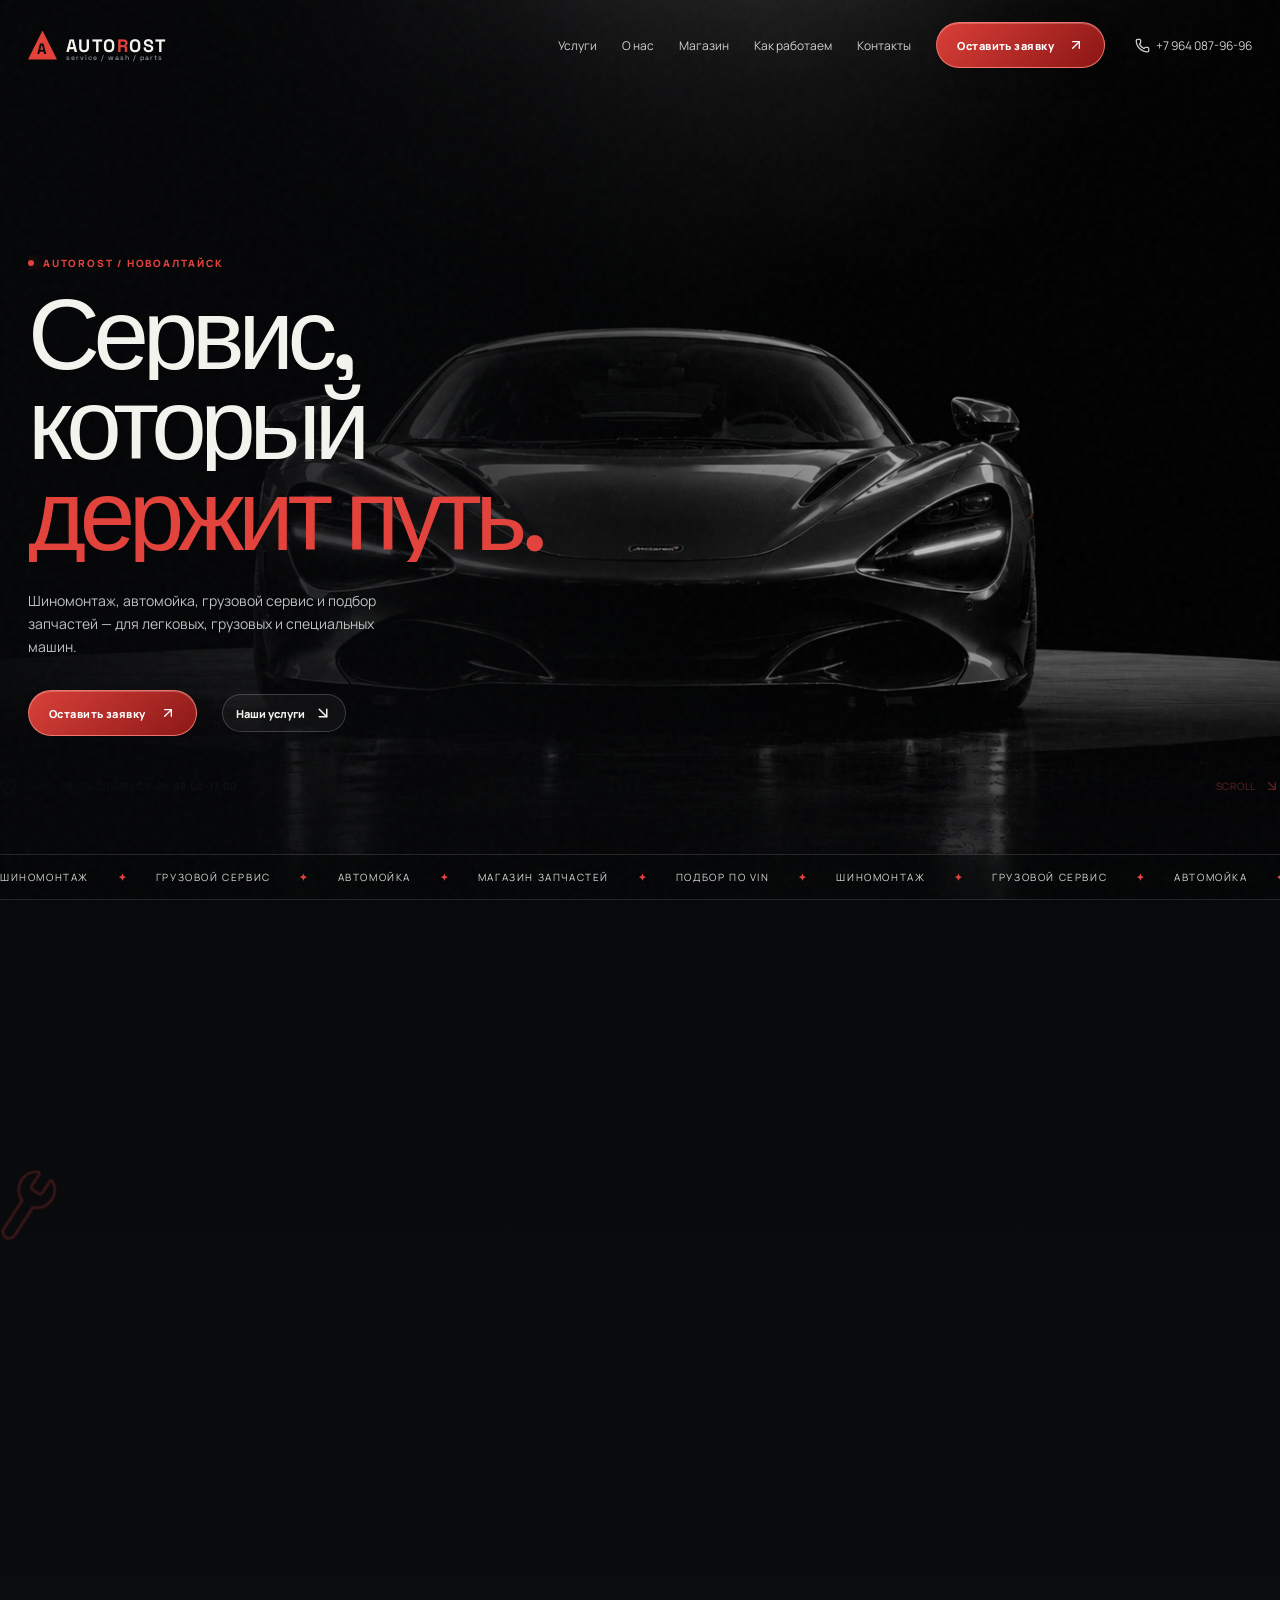
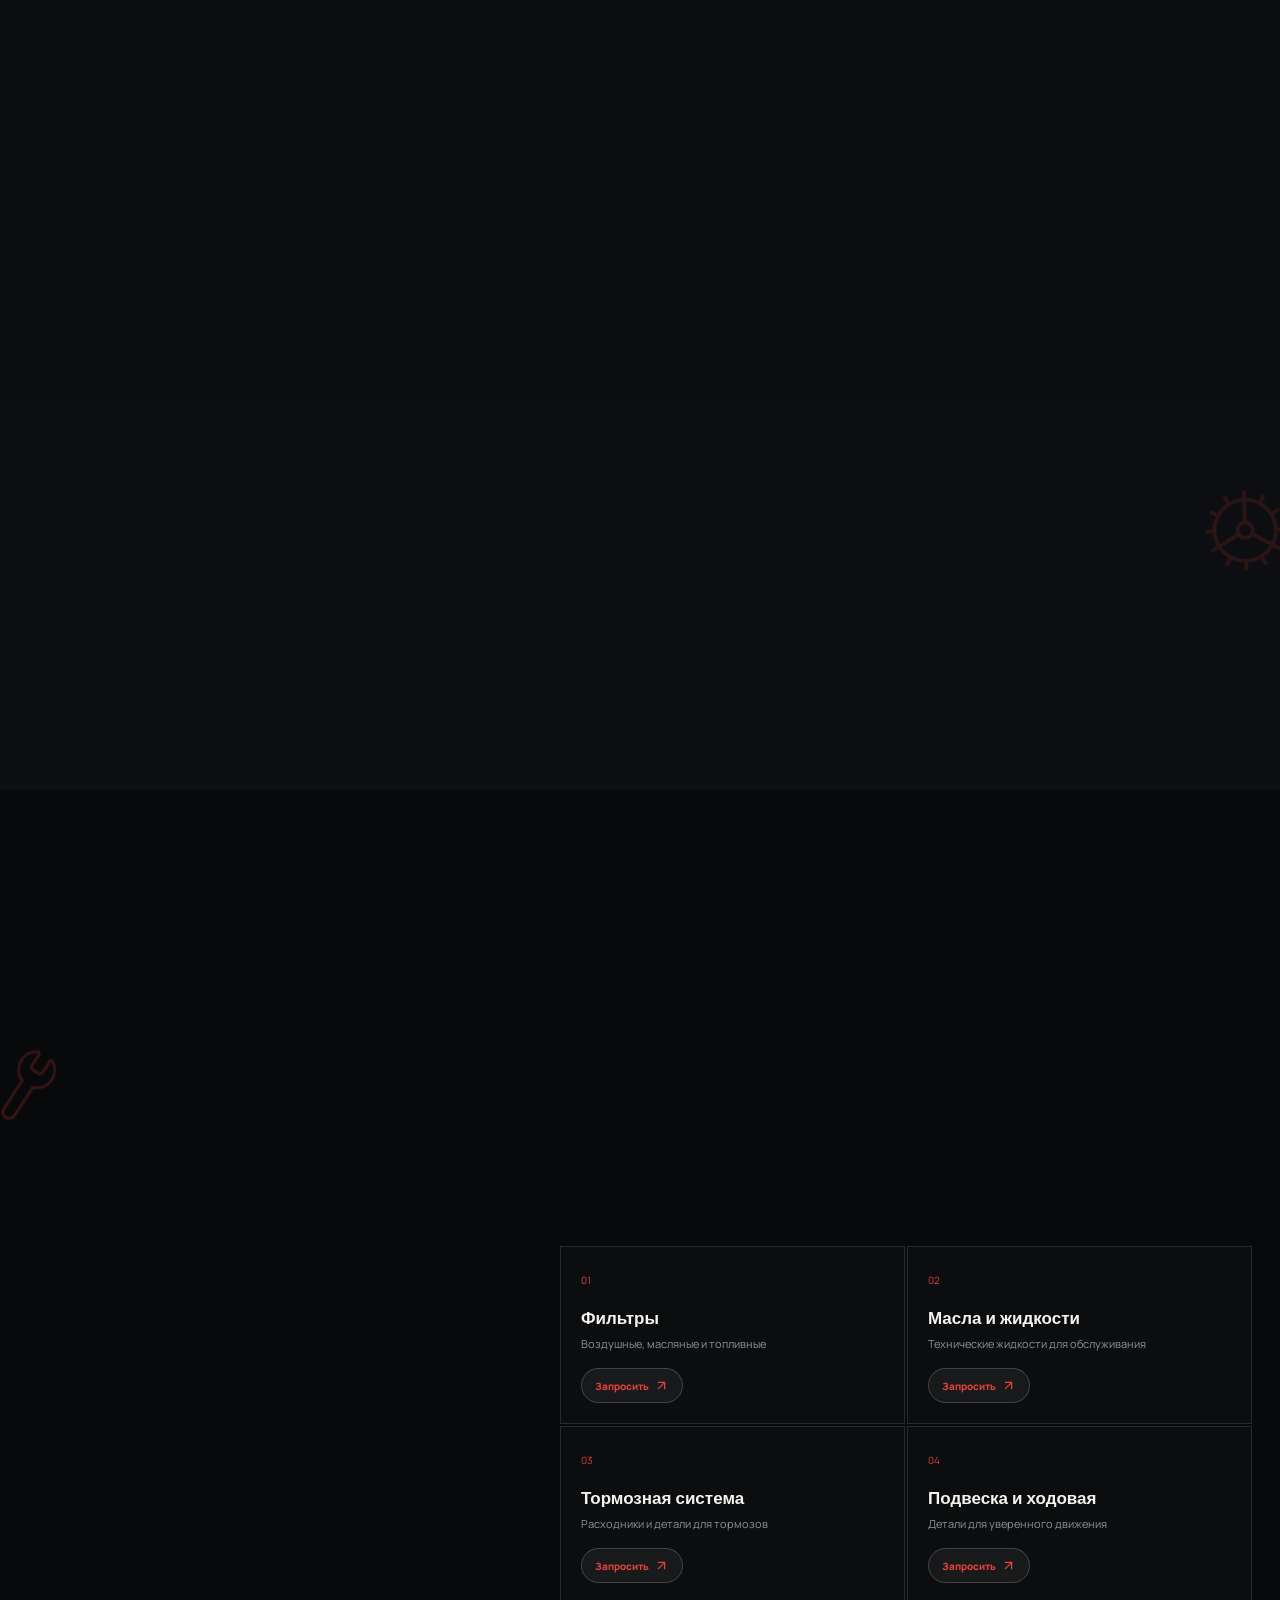
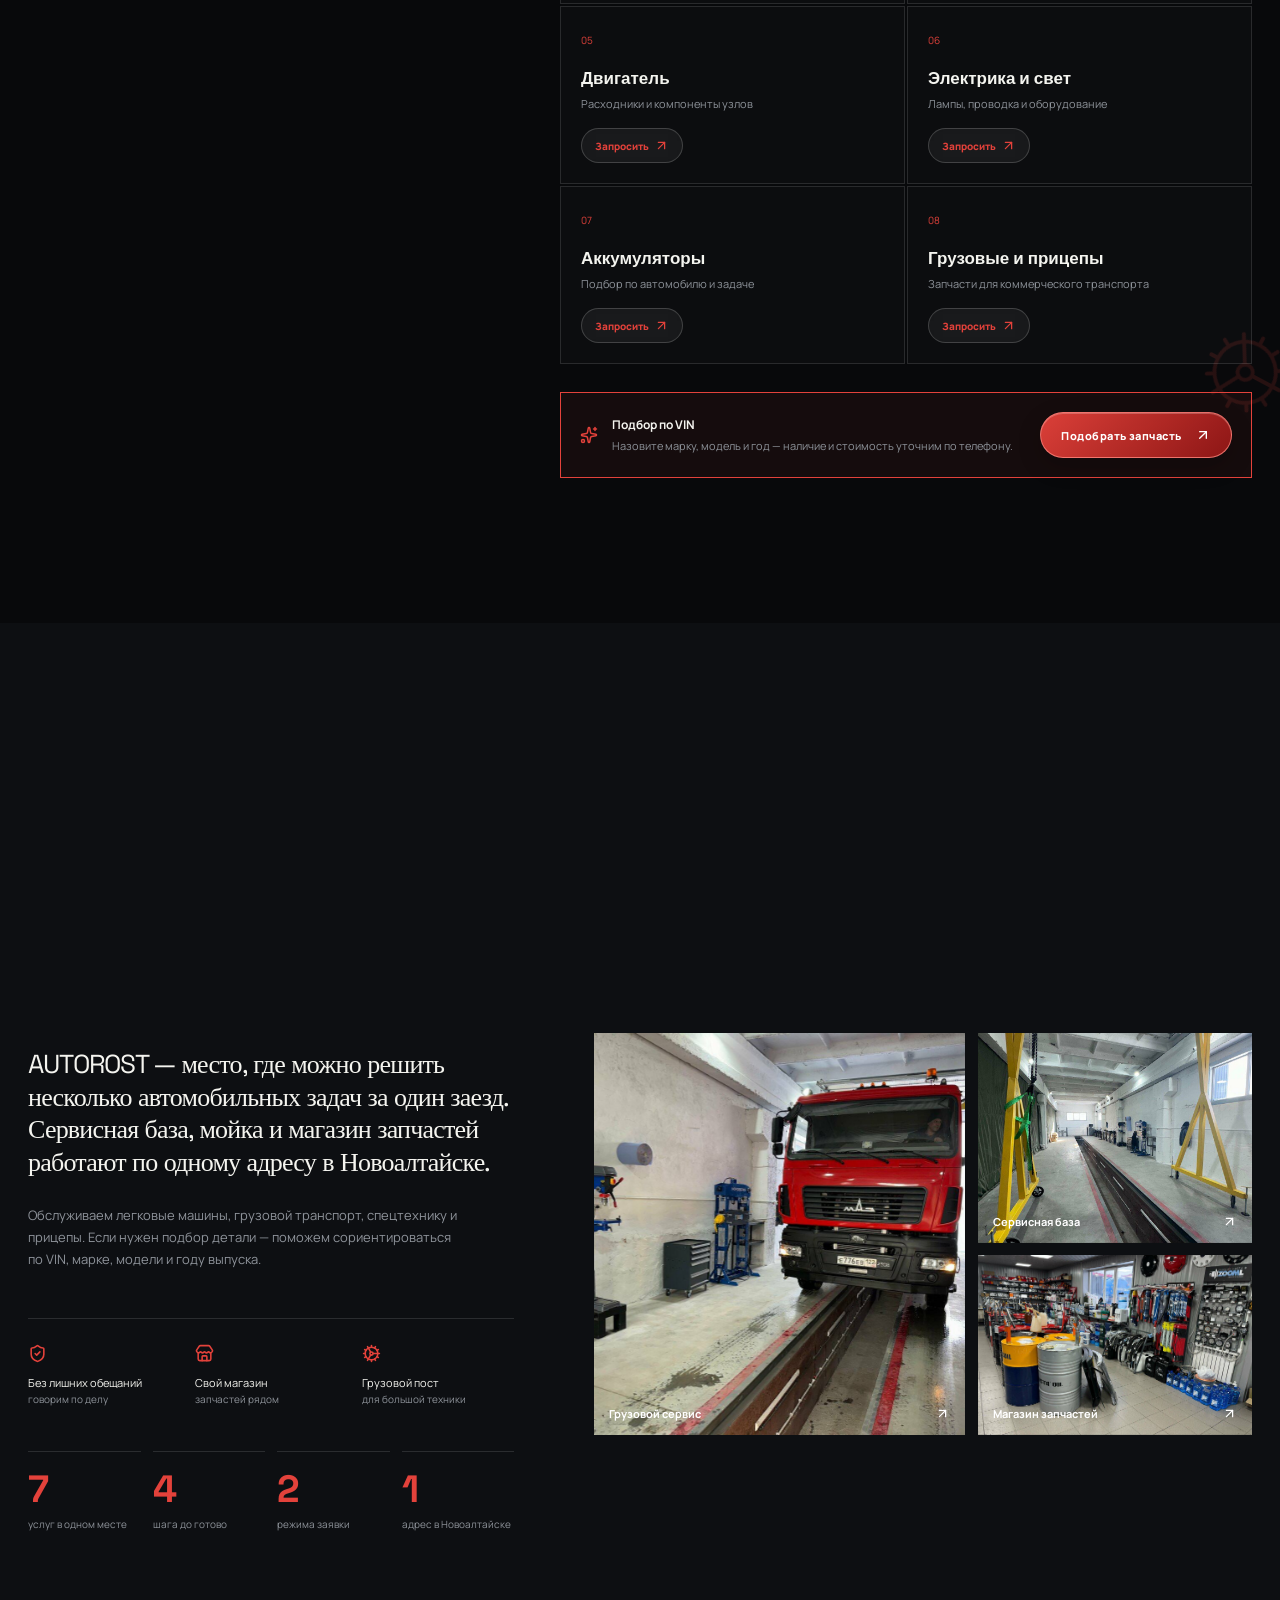
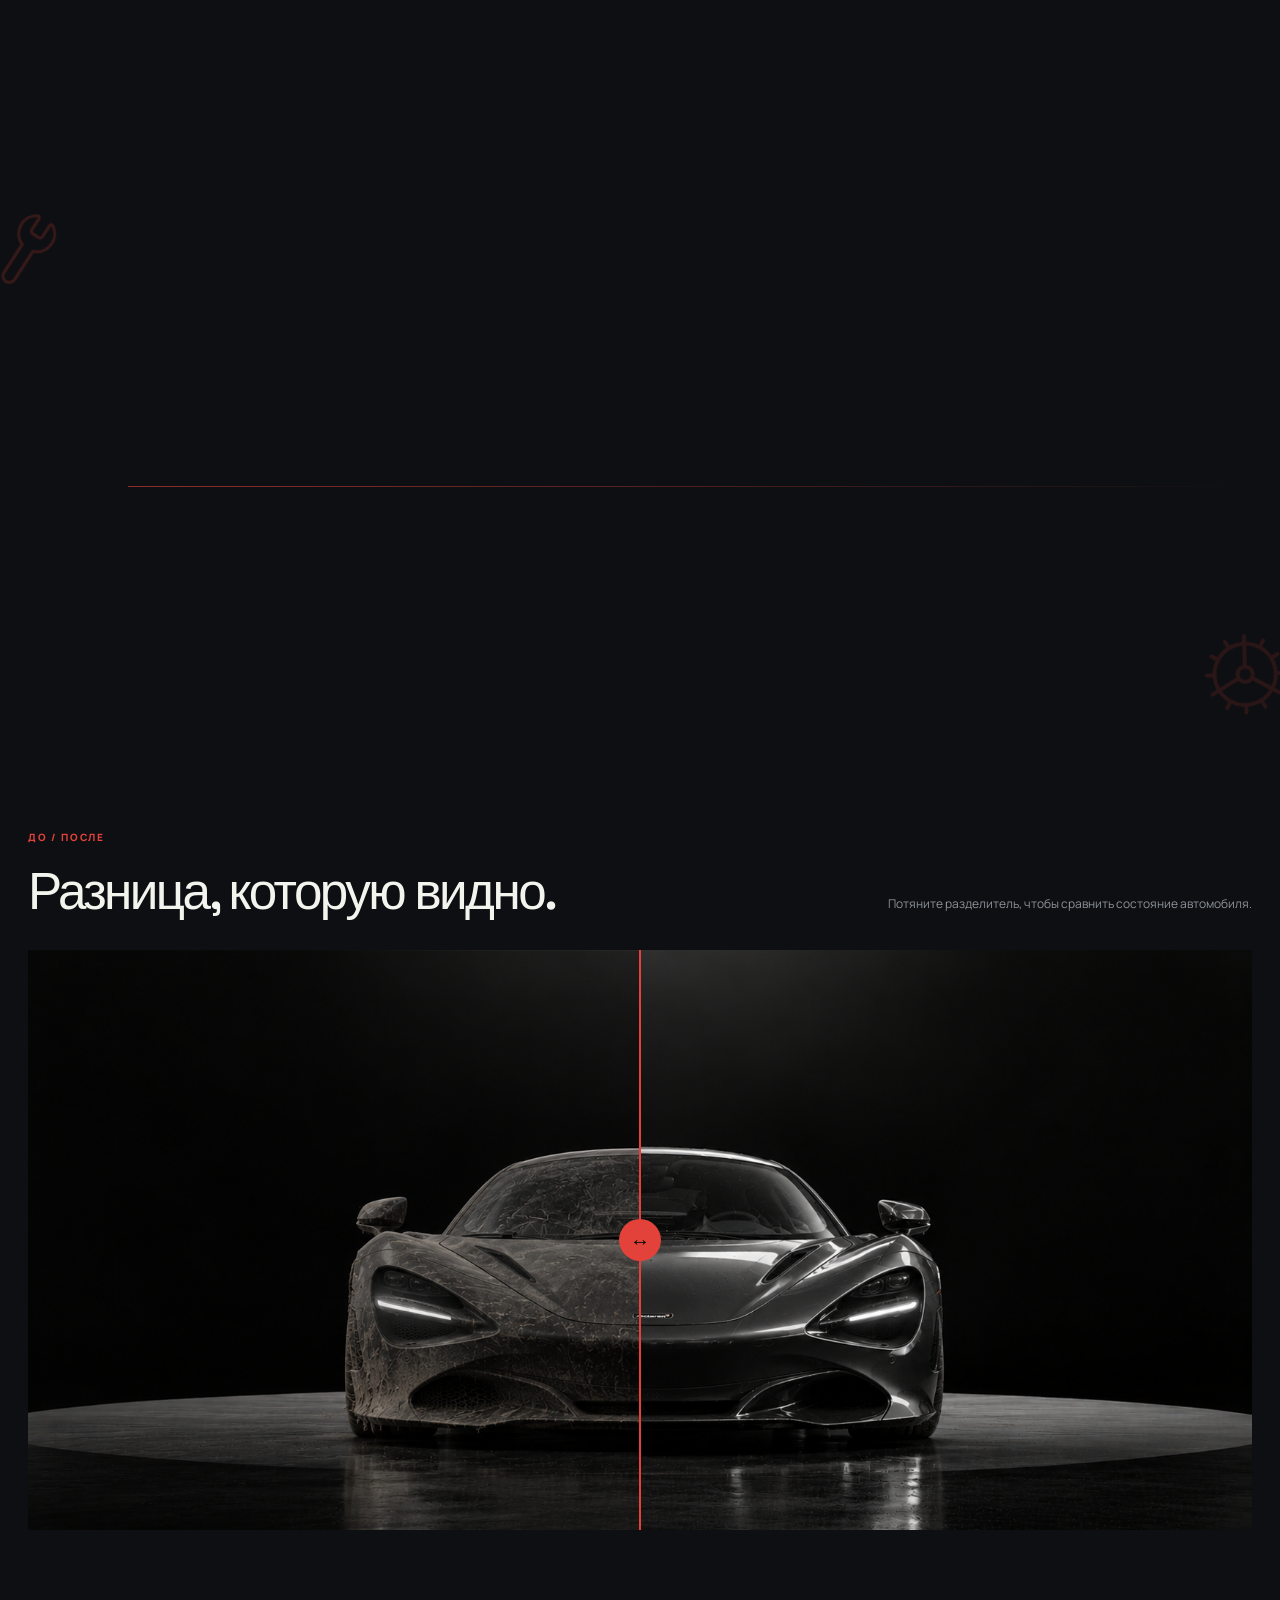
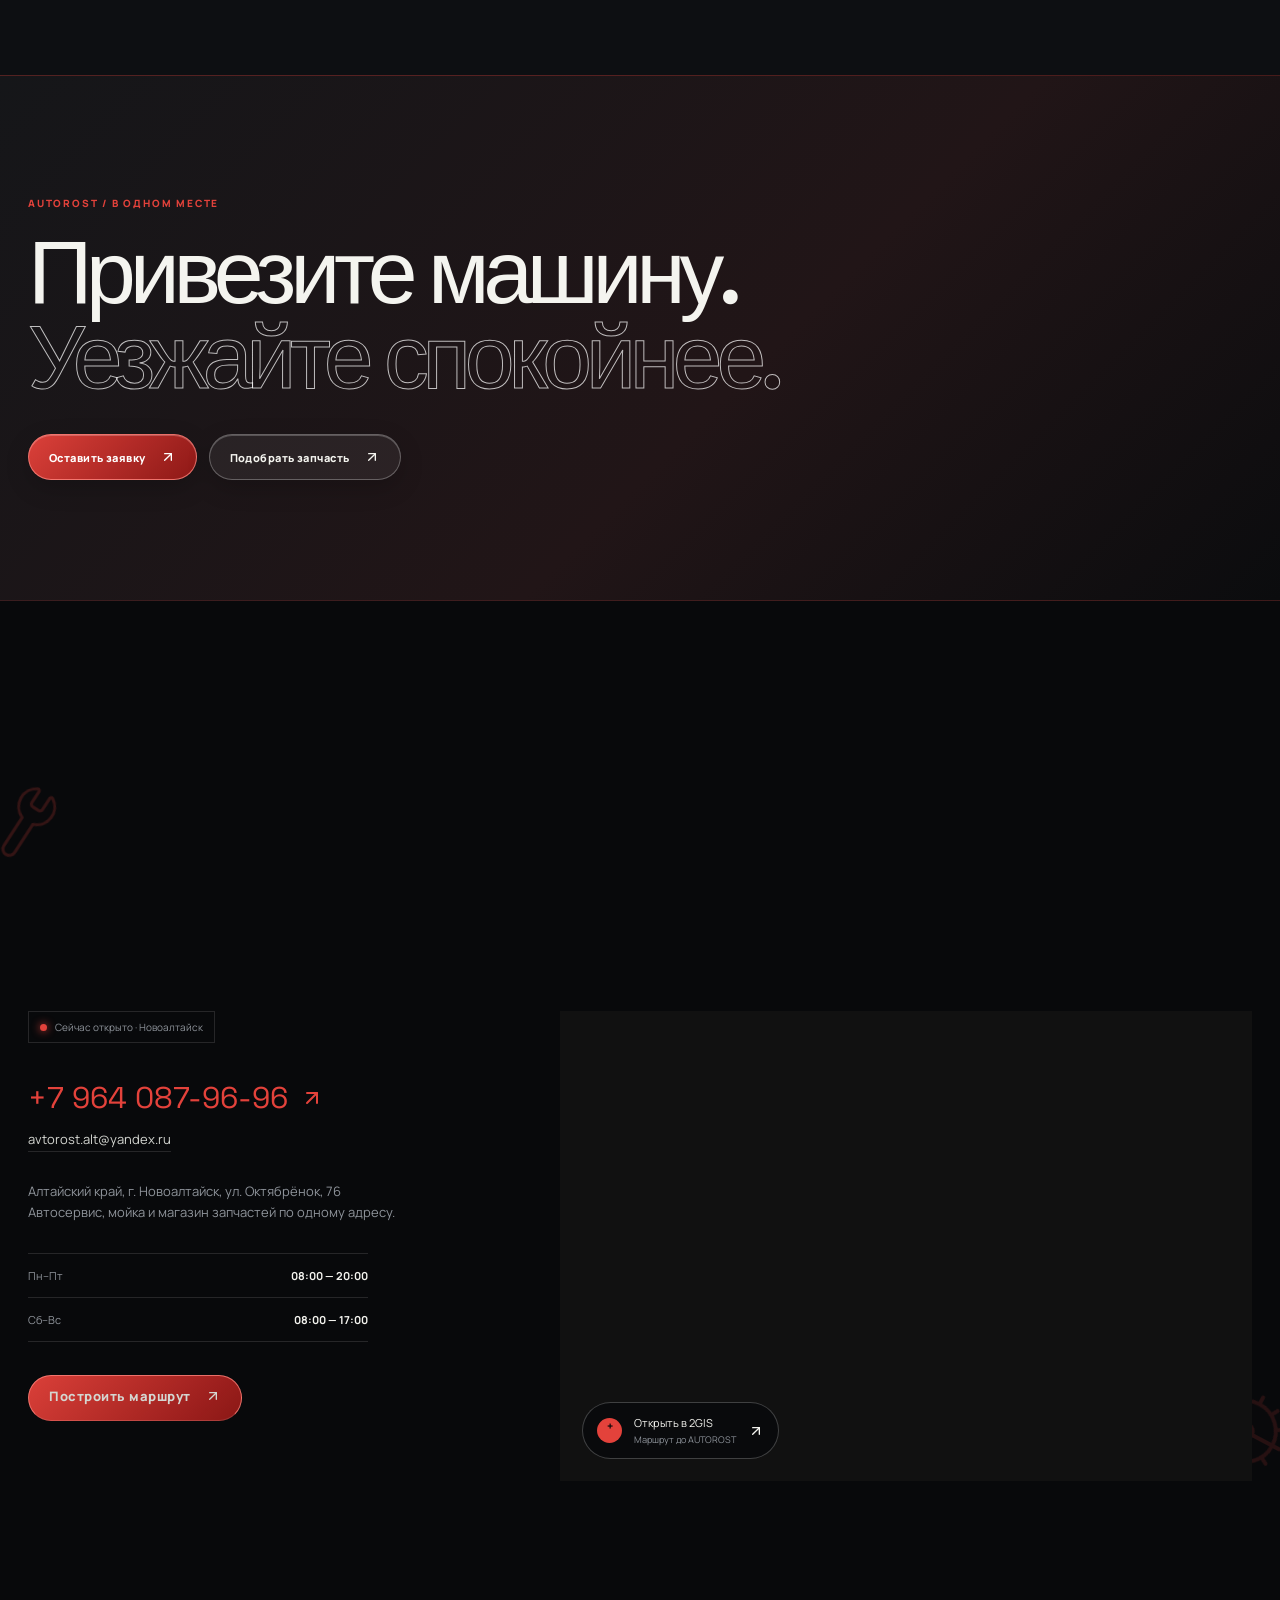
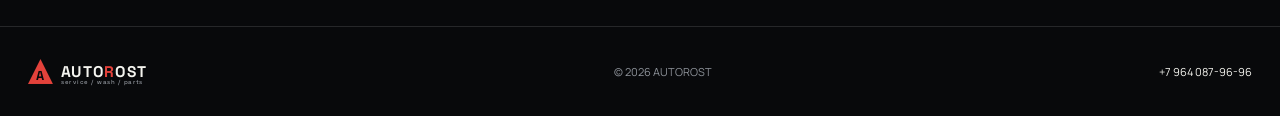
==== commit 22782cc7: "Remove date and time field" ====
--- a/index.html
+++ b/index.html
@@ -14,7 +14,7 @@
     <script type="text/javascript" src="./config.js"></script>
     <script type="application/ld+json" id="jsonld">{"@context":"https://schema.org","@type":["AutoRepair","AutoPartsStore"],"name":"AUTOROST","telephone":"+7 964 087-96-96","email":"avtorost.alt@yandex.ru","address":{"@type":"PostalAddress","streetAddress":"ул. Октябрёнок, 76","addressLocality":"Новоалтайск","addressRegion":"Алтайский край","addressCountry":"RU"},"openingHoursSpecification":[{"@type":"OpeningHoursSpecification","dayOfWeek":["Monday","Tuesday","Wednesday","Thursday","Friday"],"opens":"08:00","closes":"20:00"},{"@type":"OpeningHoursSpecification","dayOfWeek":["Saturday","Sunday"],"opens":"08:00","closes":"17:00"}]}</script>
     <title>AUTOROST — сервис, мойка, запчасти</title>
-    <script type="module" crossorigin src="./assets/index-PTi3WWEE.js"></script>
+    <script type="module" crossorigin src="./assets/index-BuE0NxjB.js"></script>
     <link rel="stylesheet" crossorigin href="./assets/index-gswKEHZq.css">
   </head>
   <body>
